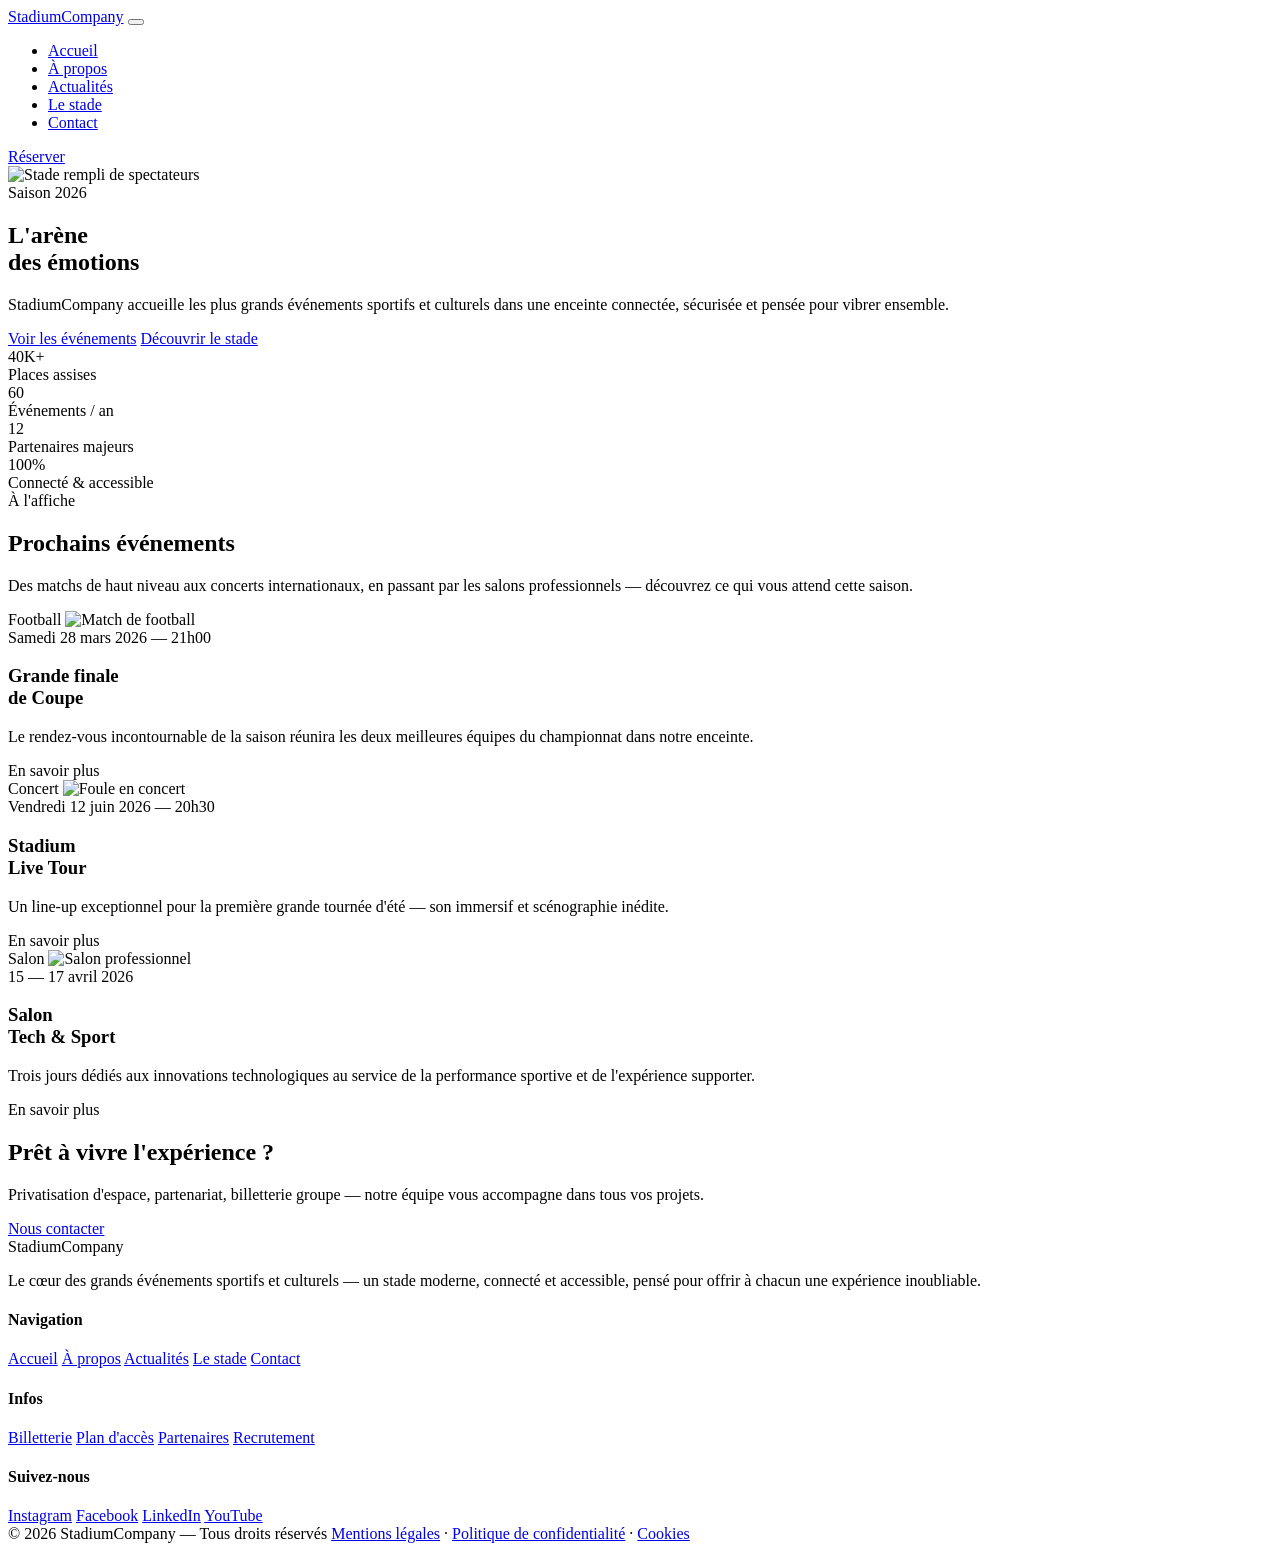
==== index.html @ 60fa705b "Rename index (1).html to index.html" ====
<!DOCTYPE html>
<html lang="fr">
<head>
    <meta charset="UTF-8">
    <meta name="viewport" content="width=device-width, initial-scale=1.0">
    <title>StadiumCompany — Le cœur des grands événements</title>
    <meta name="description" content="StadiumCompany, stade moderne dédié aux matchs, concerts et événements. Plus de 40 000 places dans un environnement sécurisé et connecté.">
    <link rel="stylesheet" href="styles.css">
</head>
<body>

<header class="site-header">
    <div class="header-inner">
        <a href="index.html" class="brand">StadiumCompany</a>
        <button class="nav-toggle" onclick="document.querySelector('.nav-menu').classList.toggle('open')">
            <span></span><span></span><span></span>
        </button>
        <ul class="nav-menu">
            <li><a href="index.html" class="active">Accueil</a></li>
            <li><a href="a-propos.html">À propos</a></li>
            <li><a href="actualites.html">Actualités</a></li>
            <li><a href="actualites-stade.html">Le stade</a></li>
            <li><a href="contact.html">Contact</a></li>
        </ul>
        <a href="contact.html" class="header-cta">Réserver</a>
    </div>
</header>

<section class="hero">
    <div class="hero-image">
        <img src="https://images.unsplash.com/photo-1522778119026-d647f0596c20?ixlib=rb-4.0.3&auto=format&fit=crop&w=1920&q=80" alt="Stade rempli de spectateurs">
    </div>
    <div class="hero-inner">
        <span class="hero-tag">Saison 2026</span>
        <h1>L'arène<br>des <span class="highlight">émotions</span></h1>
        <p class="hero-subtitle">StadiumCompany accueille les plus grands événements sportifs et culturels dans une enceinte connectée, sécurisée et pensée pour vibrer ensemble.</p>
        <div class="hero-cta-row">
            <a href="actualites.html" class="btn btn-primary">Voir les événements</a>
            <a href="a-propos.html" class="btn btn-ghost">Découvrir le stade</a>
        </div>
    </div>
</section>

<section class="stats">
    <div class="stats-grid">
        <div class="stat-item">
            <div class="stat-number">40K+</div>
            <div class="stat-label">Places assises</div>
        </div>
        <div class="stat-item">
            <div class="stat-number">60</div>
            <div class="stat-label">Événements / an</div>
        </div>
        <div class="stat-item">
            <div class="stat-number">12</div>
            <div class="stat-label">Partenaires majeurs</div>
        </div>
        <div class="stat-item">
            <div class="stat-number">100%</div>
            <div class="stat-label">Connecté & accessible</div>
        </div>
    </div>
</section>

<section class="section">
    <span class="section-eyebrow">À l'affiche</span>
    <h2 class="section-title">Prochains événements</h2>
    <p class="section-intro">Des matchs de haut niveau aux concerts internationaux, en passant par les salons professionnels — découvrez ce qui vous attend cette saison.</p>

    <div class="events-grid">
        <article class="event-card">
            <div class="event-image">
                <span class="event-tag">Football</span>
                <img src="https://images.unsplash.com/photo-1431324155629-1a6deb1dec8d?ixlib=rb-4.0.3&auto=format&fit=crop&w=900&q=80" alt="Match de football">
            </div>
            <div class="event-body">
                <div class="event-date">Samedi 28 mars 2026 — 21h00</div>
                <h3 class="event-title">Grande finale<br>de Coupe</h3>
                <p class="event-excerpt">Le rendez-vous incontournable de la saison réunira les deux meilleures équipes du championnat dans notre enceinte.</p>
                <span class="event-link">En savoir plus</span>
            </div>
        </article>

        <article class="event-card">
            <div class="event-image">
                <span class="event-tag">Concert</span>
                <img src="https://images.unsplash.com/photo-1470229722913-7c0e2dbbafd3?ixlib=rb-4.0.3&auto=format&fit=crop&w=900&q=80" alt="Foule en concert">
            </div>
            <div class="event-body">
                <div class="event-date">Vendredi 12 juin 2026 — 20h30</div>
                <h3 class="event-title">Stadium<br>Live Tour</h3>
                <p class="event-excerpt">Un line-up exceptionnel pour la première grande tournée d'été — son immersif et scénographie inédite.</p>
                <span class="event-link">En savoir plus</span>
            </div>
        </article>

        <article class="event-card">
            <div class="event-image">
                <span class="event-tag">Salon</span>
                <img src="https://images.unsplash.com/photo-1540575467063-178a50c2df87?ixlib=rb-4.0.3&auto=format&fit=crop&w=900&q=80" alt="Salon professionnel">
            </div>
            <div class="event-body">
                <div class="event-date">15 — 17 avril 2026</div>
                <h3 class="event-title">Salon<br>Tech & Sport</h3>
                <p class="event-excerpt">Trois jours dédiés aux innovations technologiques au service de la performance sportive et de l'expérience supporter.</p>
                <span class="event-link">En savoir plus</span>
            </div>
        </article>
    </div>
</section>

<section class="cta-banner">
    <div class="cta-banner-inner">
        <h2>Prêt à vivre l'expérience ?</h2>
        <p>Privatisation d'espace, partenariat, billetterie groupe — notre équipe vous accompagne dans tous vos projets.</p>
        <a href="contact.html" class="btn btn-primary">Nous contacter</a>
    </div>
</section>

<footer class="site-footer">
    <div class="footer-inner">
        <div class="footer-col">
            <div class="footer-brand">StadiumCompany</div>
            <p>Le cœur des grands événements sportifs et culturels — un stade moderne, connecté et accessible, pensé pour offrir à chacun une expérience inoubliable.</p>
        </div>
        <div class="footer-col">
            <h4>Navigation</h4>
            <a href="index.html">Accueil</a>
            <a href="a-propos.html">À propos</a>
            <a href="actualites.html">Actualités</a>
            <a href="actualites-stade.html">Le stade</a>
            <a href="contact.html">Contact</a>
        </div>
        <div class="footer-col">
            <h4>Infos</h4>
            <a href="#">Billetterie</a>
            <a href="#">Plan d'accès</a>
            <a href="#">Partenaires</a>
            <a href="#">Recrutement</a>
        </div>
        <div class="footer-col">
            <h4>Suivez-nous</h4>
            <a href="#">Instagram</a>
            <a href="#">Facebook</a>
            <a href="#">LinkedIn</a>
            <a href="#">YouTube</a>
        </div>
    </div>
    <div class="footer-bottom">
        <span>© 2026 StadiumCompany — Tous droits réservés</span>
        <span><a href="#">Mentions légales</a> · <a href="#">Politique de confidentialité</a> · <a href="#">Cookies</a></span>
    </div>
</footer>

</body>
</html>
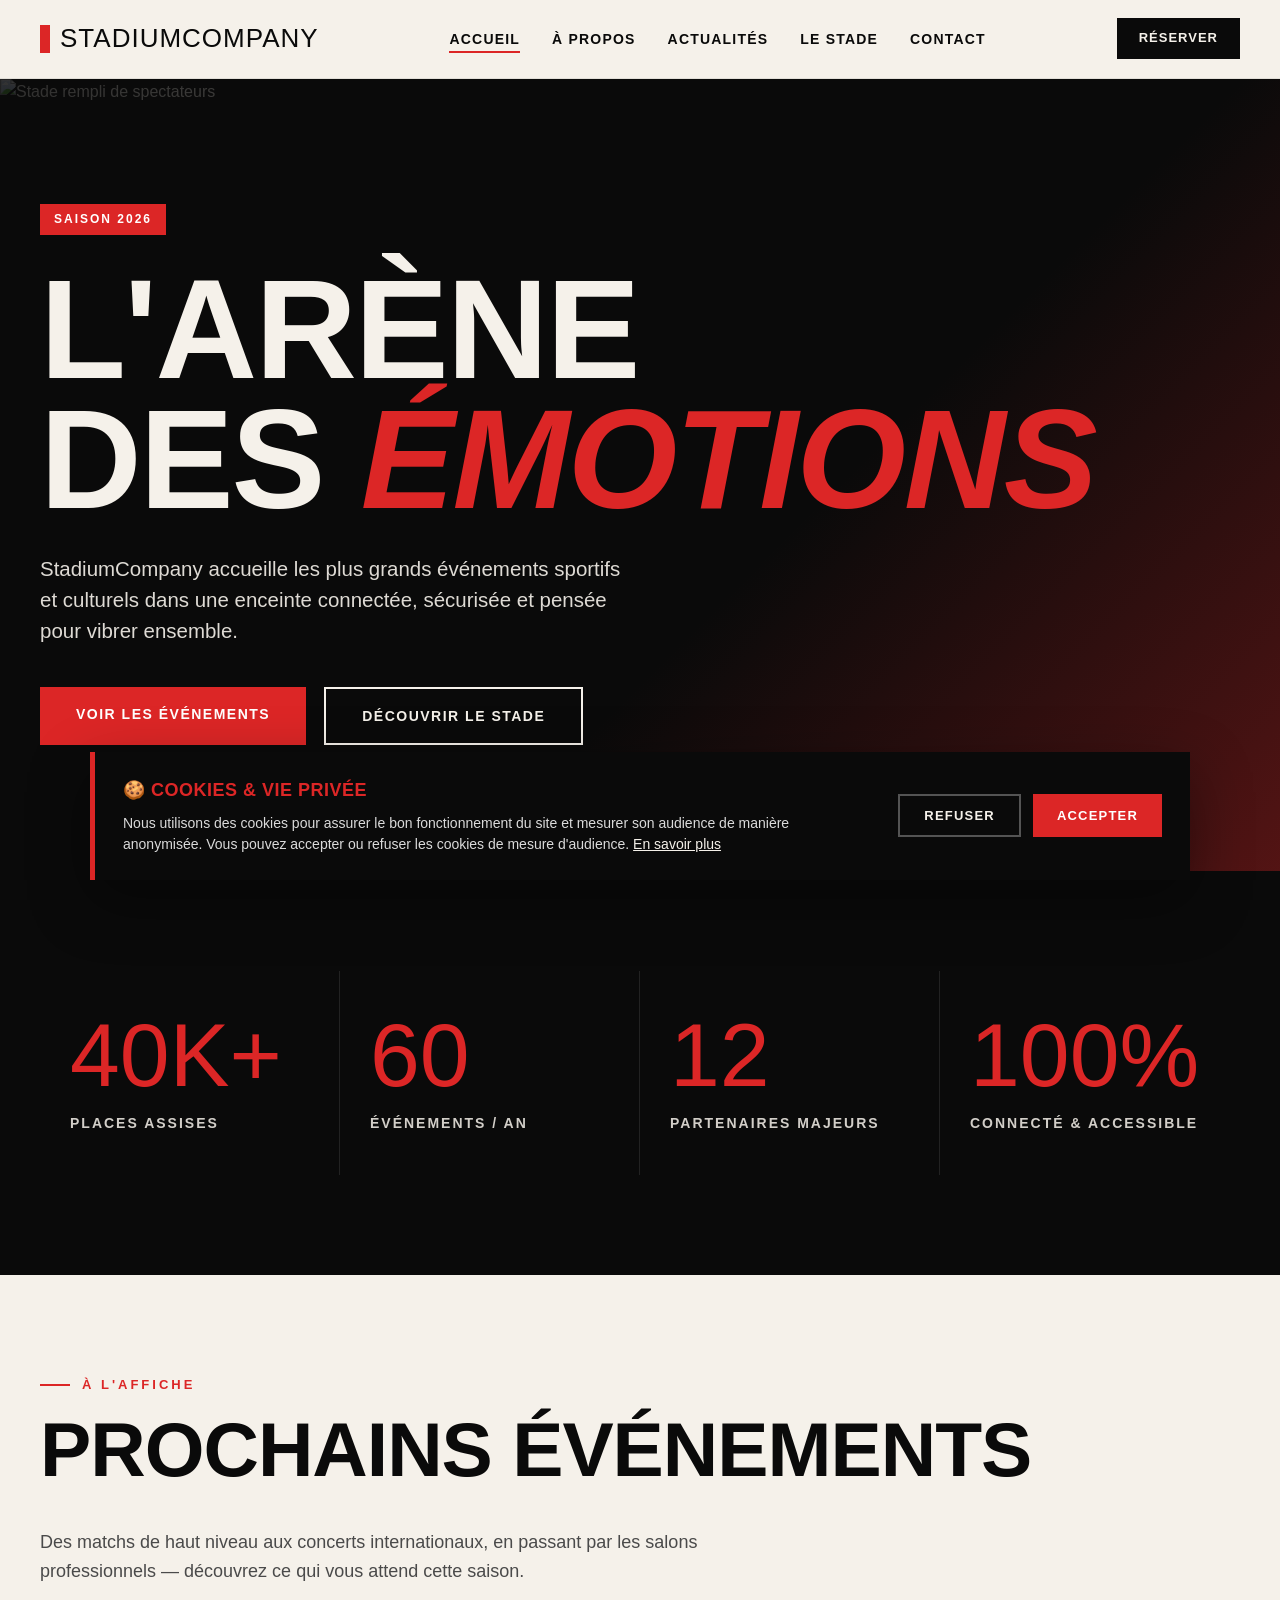
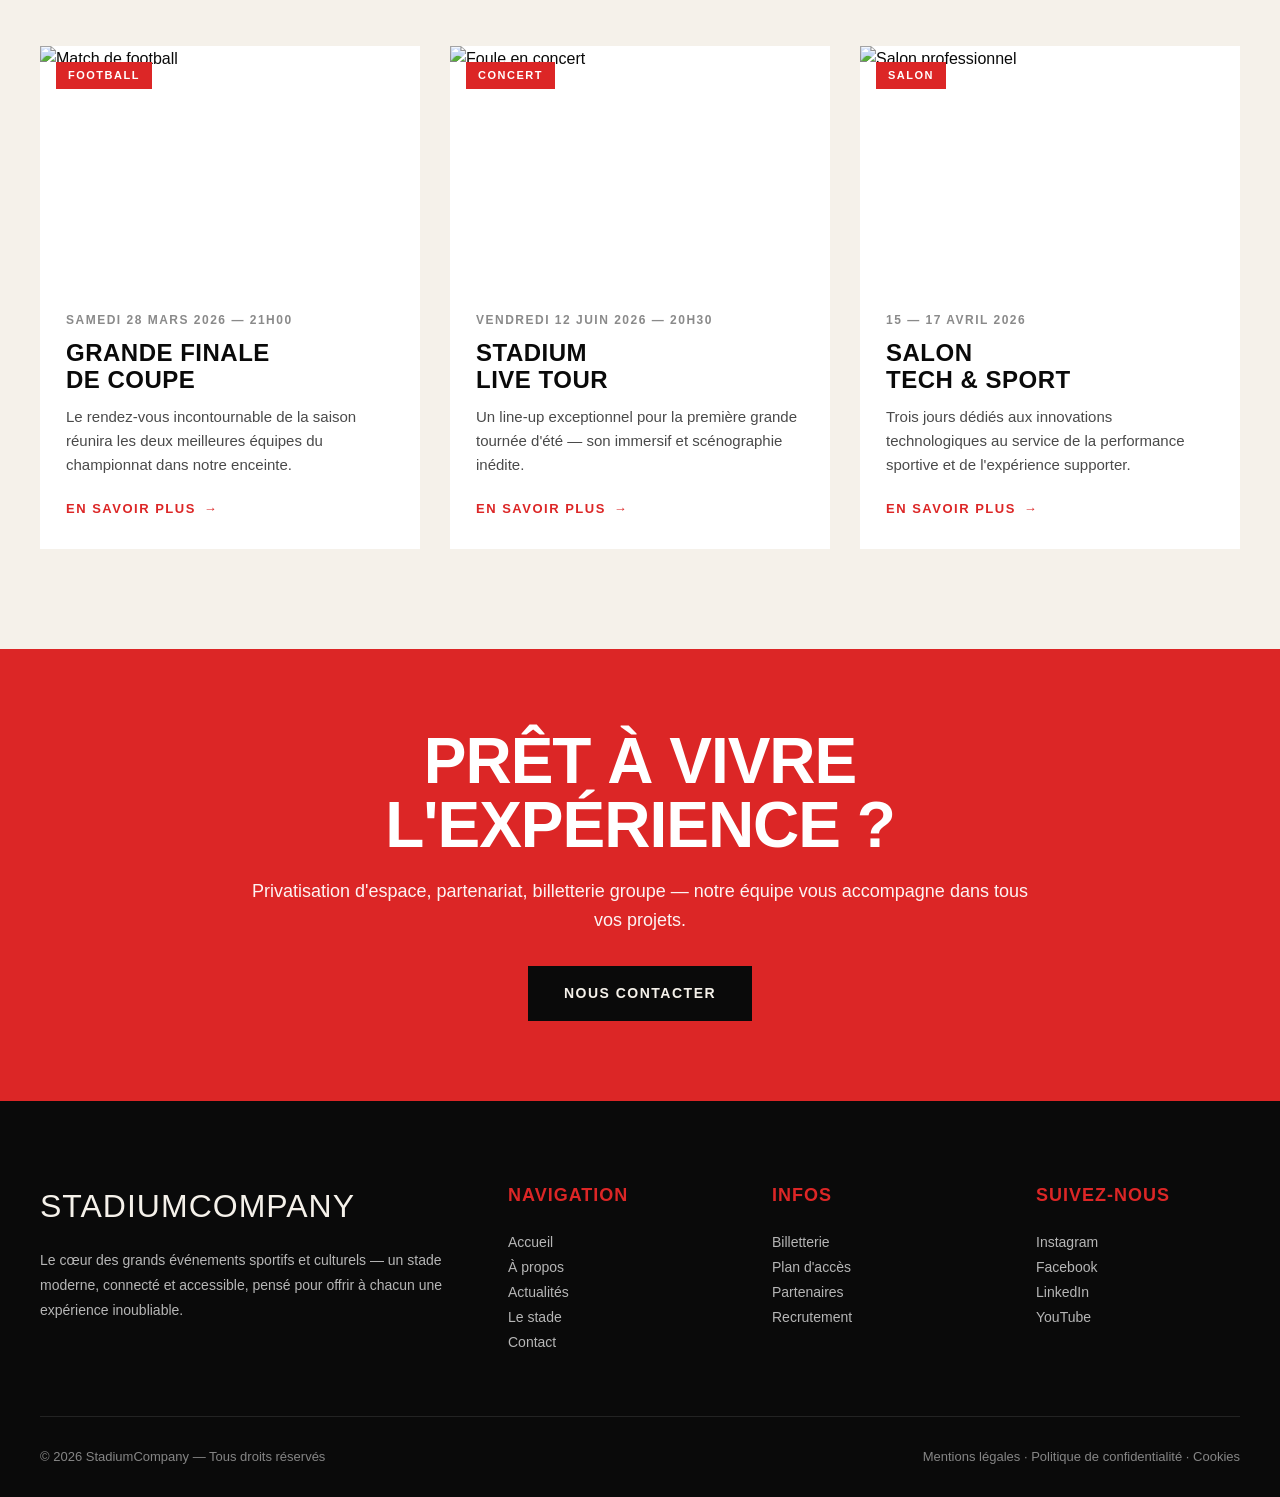
==== commit 82ccb0f3: "Add files via upload" ====
--- a/index.html
+++ b/index.html
@@ -148,9 +148,10 @@
     </div>
     <div class="footer-bottom">
         <span>© 2026 StadiumCompany — Tous droits réservés</span>
-        <span><a href="#">Mentions légales</a> · <a href="#">Politique de confidentialité</a> · <a href="#">Cookies</a></span>
+        <span><a href="mentions-legales.html">Mentions légales</a> · <a href="politique-confidentialite.html">Politique de confidentialité</a> · <a href="cookies.html">Cookies</a></span>
     </div>
 </footer>
 
+<script src="cookies.js"></script>
 </body>
 </html>
--- a/styles.css
+++ b/styles.css
@@ -0,0 +1,924 @@
+/* ===== StadiumCompany - Shared Stylesheet ===== */
+@import url('https://fonts.googleapis.com/css2?family=Anton&family=Manrope:wght@300;400;500;600;700;800&display=swap');
+
+:root {
+    --bg: #f5f1ea;
+    --bg-alt: #ffffff;
+    --ink: #0a0a0a;
+    --ink-soft: #4a4a4a;
+    --ink-mute: #8a8a8a;
+    --accent: #dc2626;
+    --accent-dark: #991b1b;
+    --line: rgba(10, 10, 10, 0.08);
+    --grass: #166534;
+}
+
+* { margin: 0; padding: 0; box-sizing: border-box; }
+
+html { scroll-behavior: smooth; }
+
+body {
+    font-family: 'Manrope', sans-serif;
+    background: var(--bg);
+    color: var(--ink);
+    font-weight: 400;
+    line-height: 1.6;
+    -webkit-font-smoothing: antialiased;
+    overflow-x: hidden;
+}
+
+img { max-width: 100%; display: block; }
+
+a { color: inherit; text-decoration: none; }
+
+/* ===== HEADER ===== */
+.site-header {
+    position: sticky;
+    top: 0;
+    z-index: 100;
+    background: rgba(245, 241, 234, 0.92);
+    backdrop-filter: blur(12px);
+    border-bottom: 1px solid var(--line);
+}
+
+.header-inner {
+    max-width: 1400px;
+    margin: 0 auto;
+    padding: 18px 40px;
+    display: flex;
+    align-items: center;
+    justify-content: space-between;
+    gap: 40px;
+}
+
+.brand {
+    font-family: 'Anton', sans-serif;
+    font-size: 26px;
+    letter-spacing: 1px;
+    text-transform: uppercase;
+    display: flex;
+    align-items: center;
+    gap: 10px;
+}
+
+.brand::before {
+    content: '';
+    width: 10px;
+    height: 28px;
+    background: var(--accent);
+    display: inline-block;
+}
+
+.nav-menu {
+    display: flex;
+    gap: 32px;
+    list-style: none;
+    align-items: center;
+}
+
+.nav-menu a {
+    font-size: 14px;
+    font-weight: 600;
+    text-transform: uppercase;
+    letter-spacing: 1.2px;
+    position: relative;
+    padding: 6px 0;
+    transition: color 0.2s;
+}
+
+.nav-menu a::after {
+    content: '';
+    position: absolute;
+    left: 0;
+    bottom: 0;
+    width: 0;
+    height: 2px;
+    background: var(--accent);
+    transition: width 0.3s ease;
+}
+
+.nav-menu a:hover::after,
+.nav-menu a.active::after { width: 100%; }
+
+.nav-menu a:hover { color: var(--accent); }
+
+.header-cta {
+    background: var(--ink);
+    color: var(--bg);
+    padding: 10px 22px;
+    font-weight: 700;
+    font-size: 13px;
+    text-transform: uppercase;
+    letter-spacing: 1px;
+    transition: background 0.2s;
+}
+
+.header-cta:hover { background: var(--accent); }
+
+/* mobile nav */
+.nav-toggle {
+    display: none;
+    background: none;
+    border: none;
+    cursor: pointer;
+    padding: 8px;
+}
+
+.nav-toggle span {
+    display: block;
+    width: 24px;
+    height: 2px;
+    background: var(--ink);
+    margin: 5px 0;
+    transition: 0.3s;
+}
+
+/* ===== HERO ===== */
+.hero {
+    position: relative;
+    min-height: 88vh;
+    display: flex;
+    align-items: center;
+    overflow: hidden;
+    background: var(--ink);
+    color: var(--bg);
+}
+
+.hero-image {
+    position: absolute;
+    inset: 0;
+    z-index: 0;
+}
+
+.hero-image img {
+    width: 100%;
+    height: 100%;
+    object-fit: cover;
+    opacity: 0.55;
+}
+
+.hero-image::after {
+    content: '';
+    position: absolute;
+    inset: 0;
+    background: linear-gradient(135deg, rgba(10,10,10,0.7) 0%, rgba(10,10,10,0.3) 60%, rgba(220,38,38,0.35) 100%);
+}
+
+.hero-inner {
+    position: relative;
+    z-index: 2;
+    max-width: 1400px;
+    margin: 0 auto;
+    padding: 60px 40px;
+    width: 100%;
+}
+
+.hero-tag {
+    display: inline-block;
+    padding: 6px 14px;
+    background: var(--accent);
+    color: #fff;
+    font-size: 12px;
+    font-weight: 700;
+    text-transform: uppercase;
+    letter-spacing: 2px;
+    margin-bottom: 30px;
+}
+
+.hero h1 {
+    font-family: 'Anton', sans-serif;
+    font-size: clamp(56px, 11vw, 180px);
+    line-height: 0.92;
+    letter-spacing: -2px;
+    text-transform: uppercase;
+    margin-bottom: 30px;
+}
+
+.hero h1 .highlight {
+    color: var(--accent);
+    font-style: italic;
+}
+
+.hero-subtitle {
+    font-size: clamp(16px, 1.6vw, 22px);
+    max-width: 600px;
+    line-height: 1.5;
+    font-weight: 300;
+    margin-bottom: 40px;
+    opacity: 0.9;
+}
+
+.hero-cta-row {
+    display: flex;
+    gap: 18px;
+    flex-wrap: wrap;
+}
+
+.btn {
+    display: inline-block;
+    padding: 16px 36px;
+    font-weight: 700;
+    font-size: 14px;
+    text-transform: uppercase;
+    letter-spacing: 1.5px;
+    transition: all 0.25s ease;
+    cursor: pointer;
+    border: none;
+    font-family: inherit;
+}
+
+.btn-primary {
+    background: var(--accent);
+    color: #fff;
+}
+
+.btn-primary:hover {
+    background: #fff;
+    color: var(--ink);
+    transform: translateY(-2px);
+}
+
+.btn-ghost {
+    background: transparent;
+    color: var(--bg);
+    border: 2px solid var(--bg);
+}
+
+.btn-ghost:hover {
+    background: var(--bg);
+    color: var(--ink);
+}
+
+/* ===== SECTION GENERIC ===== */
+.section {
+    padding: 100px 40px;
+    max-width: 1400px;
+    margin: 0 auto;
+}
+
+.section-eyebrow {
+    font-size: 13px;
+    font-weight: 700;
+    text-transform: uppercase;
+    letter-spacing: 3px;
+    color: var(--accent);
+    margin-bottom: 16px;
+    display: flex;
+    align-items: center;
+    gap: 12px;
+}
+
+.section-eyebrow::before {
+    content: '';
+    width: 30px;
+    height: 2px;
+    background: var(--accent);
+}
+
+.section-title {
+    font-family: 'Anton', sans-serif;
+    font-size: clamp(40px, 6vw, 88px);
+    line-height: 1;
+    letter-spacing: -1px;
+    text-transform: uppercase;
+    margin-bottom: 40px;
+}
+
+.section-intro {
+    font-size: 18px;
+    color: var(--ink-soft);
+    max-width: 720px;
+    line-height: 1.6;
+    margin-bottom: 60px;
+}
+
+/* ===== STATS ===== */
+.stats {
+    background: var(--ink);
+    color: var(--bg);
+    padding: 100px 40px;
+}
+
+.stats-grid {
+    max-width: 1400px;
+    margin: 0 auto;
+    display: grid;
+    grid-template-columns: repeat(4, 1fr);
+    gap: 0;
+}
+
+.stat-item {
+    padding: 40px 30px;
+    border-right: 1px solid rgba(255,255,255,0.1);
+    transition: background 0.3s;
+}
+
+.stat-item:last-child { border-right: none; }
+
+.stat-item:hover { background: rgba(220,38,38,0.15); }
+
+.stat-number {
+    font-family: 'Anton', sans-serif;
+    font-size: clamp(56px, 7vw, 96px);
+    line-height: 1;
+    color: var(--accent);
+    margin-bottom: 12px;
+}
+
+.stat-label {
+    font-size: 14px;
+    text-transform: uppercase;
+    letter-spacing: 2px;
+    font-weight: 600;
+    opacity: 0.85;
+}
+
+/* ===== EVENTS / NEWS GRID ===== */
+.events-grid {
+    display: grid;
+    grid-template-columns: repeat(3, 1fr);
+    gap: 30px;
+    margin-top: 40px;
+}
+
+.event-card {
+    background: var(--bg-alt);
+    overflow: hidden;
+    transition: transform 0.3s ease, box-shadow 0.3s ease;
+    cursor: pointer;
+}
+
+.event-card:hover {
+    transform: translateY(-6px);
+    box-shadow: 0 30px 60px rgba(10,10,10,0.12);
+}
+
+.event-image {
+    aspect-ratio: 16/10;
+    overflow: hidden;
+    position: relative;
+}
+
+.event-image img {
+    width: 100%;
+    height: 100%;
+    object-fit: cover;
+    transition: transform 0.6s ease;
+}
+
+.event-card:hover .event-image img { transform: scale(1.05); }
+
+.event-tag {
+    position: absolute;
+    top: 16px;
+    left: 16px;
+    background: var(--accent);
+    color: #fff;
+    padding: 5px 12px;
+    font-size: 11px;
+    font-weight: 700;
+    text-transform: uppercase;
+    letter-spacing: 1.5px;
+}
+
+.event-body {
+    padding: 28px 26px;
+}
+
+.event-date {
+    font-size: 12px;
+    color: var(--ink-mute);
+    text-transform: uppercase;
+    letter-spacing: 1.5px;
+    font-weight: 600;
+    margin-bottom: 10px;
+}
+
+.event-title {
+    font-family: 'Anton', sans-serif;
+    font-size: 24px;
+    text-transform: uppercase;
+    letter-spacing: 0.5px;
+    line-height: 1.1;
+    margin-bottom: 12px;
+}
+
+.event-excerpt {
+    font-size: 15px;
+    color: var(--ink-soft);
+    margin-bottom: 18px;
+}
+
+.event-link {
+    font-size: 13px;
+    font-weight: 700;
+    text-transform: uppercase;
+    letter-spacing: 1.5px;
+    color: var(--accent);
+    display: inline-flex;
+    align-items: center;
+    gap: 8px;
+}
+
+.event-link::after {
+    content: '→';
+    transition: transform 0.2s;
+}
+
+.event-card:hover .event-link::after { transform: translateX(4px); }
+
+/* ===== SPLIT SECTION ===== */
+.split {
+    display: grid;
+    grid-template-columns: 1fr 1fr;
+    gap: 80px;
+    align-items: center;
+    padding: 100px 40px;
+    max-width: 1400px;
+    margin: 0 auto;
+}
+
+.split-image {
+    aspect-ratio: 4/5;
+    overflow: hidden;
+}
+
+.split-image img {
+    width: 100%;
+    height: 100%;
+    object-fit: cover;
+}
+
+.split.reverse .split-image { order: 2; }
+
+/* ===== MISSIONS LIST ===== */
+.missions-list {
+    list-style: none;
+    margin-top: 40px;
+}
+
+.mission-item {
+    display: grid;
+    grid-template-columns: 80px 1fr;
+    gap: 24px;
+    padding: 28px 0;
+    border-bottom: 1px solid var(--line);
+    align-items: start;
+}
+
+.mission-icon {
+    font-family: 'Anton', sans-serif;
+    font-size: 36px;
+    color: var(--accent);
+    line-height: 1;
+}
+
+.mission-content h3 {
+    font-family: 'Anton', sans-serif;
+    font-size: 22px;
+    text-transform: uppercase;
+    letter-spacing: 0.5px;
+    margin-bottom: 8px;
+}
+
+.mission-content p {
+    color: var(--ink-soft);
+    font-size: 15px;
+}
+
+/* ===== CTA BANNER ===== */
+.cta-banner {
+    background: var(--accent);
+    color: #fff;
+    padding: 80px 40px;
+    text-align: center;
+}
+
+.cta-banner-inner {
+    max-width: 800px;
+    margin: 0 auto;
+}
+
+.cta-banner h2 {
+    font-family: 'Anton', sans-serif;
+    font-size: clamp(40px, 5vw, 64px);
+    text-transform: uppercase;
+    letter-spacing: -1px;
+    line-height: 1;
+    margin-bottom: 20px;
+}
+
+.cta-banner p {
+    font-size: 18px;
+    margin-bottom: 32px;
+    opacity: 0.95;
+}
+
+.cta-banner .btn-primary {
+    background: var(--ink);
+    color: var(--bg);
+}
+
+.cta-banner .btn-primary:hover {
+    background: var(--bg);
+    color: var(--ink);
+}
+
+/* ===== CONTACT ===== */
+.contact-grid {
+    display: grid;
+    grid-template-columns: 1fr 1fr;
+    gap: 80px;
+    margin-top: 40px;
+}
+
+.contact-info h3 {
+    font-family: 'Anton', sans-serif;
+    font-size: 28px;
+    text-transform: uppercase;
+    margin-bottom: 24px;
+    letter-spacing: 0.5px;
+}
+
+.contact-info-item {
+    display: flex;
+    gap: 18px;
+    padding: 20px 0;
+    border-bottom: 1px solid var(--line);
+}
+
+.contact-info-item .label {
+    font-size: 12px;
+    text-transform: uppercase;
+    letter-spacing: 2px;
+    color: var(--ink-mute);
+    font-weight: 600;
+    margin-bottom: 4px;
+}
+
+.contact-info-item .value {
+    font-size: 17px;
+    font-weight: 600;
+}
+
+.contact-form {
+    background: var(--bg-alt);
+    padding: 40px;
+}
+
+.form-group {
+    margin-bottom: 22px;
+}
+
+.form-group label {
+    display: block;
+    font-size: 12px;
+    text-transform: uppercase;
+    letter-spacing: 2px;
+    font-weight: 700;
+    margin-bottom: 8px;
+    color: var(--ink-soft);
+}
+
+.form-group input,
+.form-group textarea,
+.form-group select {
+    width: 100%;
+    padding: 14px 16px;
+    border: 1px solid var(--line);
+    background: var(--bg);
+    font-family: inherit;
+    font-size: 15px;
+    color: var(--ink);
+    transition: border-color 0.2s;
+}
+
+.form-group input:focus,
+.form-group textarea:focus,
+.form-group select:focus {
+    outline: none;
+    border-color: var(--accent);
+}
+
+.form-group textarea { resize: vertical; min-height: 130px; }
+
+/* ===== FOOTER ===== */
+.site-footer {
+    background: var(--ink);
+    color: var(--bg);
+    padding: 80px 40px 30px;
+}
+
+.footer-inner {
+    max-width: 1400px;
+    margin: 0 auto;
+    display: grid;
+    grid-template-columns: 2fr 1fr 1fr 1fr;
+    gap: 60px;
+    margin-bottom: 60px;
+}
+
+.footer-col h4 {
+    font-family: 'Anton', sans-serif;
+    font-size: 18px;
+    text-transform: uppercase;
+    letter-spacing: 1px;
+    margin-bottom: 20px;
+    color: var(--accent);
+}
+
+.footer-col p,
+.footer-col a {
+    font-size: 14px;
+    color: rgba(255,255,255,0.7);
+    line-height: 1.8;
+    display: block;
+    transition: color 0.2s;
+}
+
+.footer-col a:hover { color: var(--accent); }
+
+.footer-brand {
+    font-family: 'Anton', sans-serif;
+    font-size: 32px;
+    text-transform: uppercase;
+    margin-bottom: 16px;
+    letter-spacing: 1px;
+}
+
+.footer-bottom {
+    max-width: 1400px;
+    margin: 0 auto;
+    padding-top: 30px;
+    border-top: 1px solid rgba(255,255,255,0.1);
+    display: flex;
+    justify-content: space-between;
+    align-items: center;
+    font-size: 13px;
+    color: rgba(255,255,255,0.5);
+    flex-wrap: wrap;
+    gap: 16px;
+}
+
+/* ===== PAGE HERO (smaller, for inner pages) ===== */
+.page-hero {
+    position: relative;
+    height: 50vh;
+    min-height: 380px;
+    display: flex;
+    align-items: flex-end;
+    overflow: hidden;
+    background: var(--ink);
+    color: var(--bg);
+}
+
+.page-hero .hero-image img { opacity: 0.45; }
+
+.page-hero-inner {
+    position: relative;
+    z-index: 2;
+    max-width: 1400px;
+    margin: 0 auto;
+    padding: 60px 40px;
+    width: 100%;
+}
+
+.page-hero h1 {
+    font-family: 'Anton', sans-serif;
+    font-size: clamp(48px, 8vw, 120px);
+    line-height: 0.95;
+    text-transform: uppercase;
+    letter-spacing: -1px;
+}
+
+.breadcrumb {
+    font-size: 12px;
+    text-transform: uppercase;
+    letter-spacing: 2.5px;
+    margin-bottom: 20px;
+    opacity: 0.85;
+}
+
+.breadcrumb a:hover { color: var(--accent); }
+
+/* ===== RESPONSIVE ===== */
+@media (max-width: 1024px) {
+    .stats-grid { grid-template-columns: repeat(2, 1fr); }
+    .stat-item:nth-child(2) { border-right: none; }
+    .events-grid { grid-template-columns: repeat(2, 1fr); }
+    .split { grid-template-columns: 1fr; gap: 40px; }
+    .split.reverse .split-image { order: 0; }
+    .contact-grid { grid-template-columns: 1fr; gap: 40px; }
+    .footer-inner { grid-template-columns: 1fr 1fr; gap: 40px; }
+}
+
+@media (max-width: 768px) {
+    .header-inner { padding: 14px 20px; gap: 20px; }
+    .nav-menu {
+        position: fixed;
+        top: 64px;
+        left: 0;
+        right: 0;
+        background: var(--bg);
+        flex-direction: column;
+        padding: 30px;
+        gap: 20px;
+        transform: translateY(-150%);
+        transition: transform 0.3s ease;
+        border-bottom: 1px solid var(--line);
+    }
+    .nav-menu.open { transform: translateY(0); }
+    .nav-toggle { display: block; }
+    .header-cta { display: none; }
+    .section, .stats, .split, .cta-banner { padding-left: 20px; padding-right: 20px; }
+    .events-grid { grid-template-columns: 1fr; }
+    .stats-grid { grid-template-columns: 1fr; }
+    .stat-item { border-right: none; border-bottom: 1px solid rgba(255,255,255,0.1); }
+    .stat-item:last-child { border-bottom: none; }
+    .footer-inner { grid-template-columns: 1fr; gap: 30px; }
+    .contact-form { padding: 25px; }
+    .hero-inner { padding: 40px 20px; }
+    .page-hero-inner { padding: 40px 20px; }
+}
+
+/* ===== LEGAL PAGES ===== */
+.legal-content {
+    max-width: 900px;
+}
+
+.legal-content h2 {
+    font-family: 'Anton', sans-serif;
+    font-size: 28px;
+    text-transform: uppercase;
+    letter-spacing: 0.5px;
+    margin: 50px 0 20px;
+    padding-bottom: 12px;
+    border-bottom: 2px solid var(--accent);
+}
+
+.legal-content h2:first-of-type { margin-top: 20px; }
+
+.legal-content p {
+    font-size: 16px;
+    line-height: 1.7;
+    margin-bottom: 14px;
+    color: var(--ink-soft);
+}
+
+.legal-content p strong { color: var(--ink); }
+
+.legal-content ul {
+    margin: 16px 0 24px 24px;
+}
+
+.legal-content ul li {
+    font-size: 16px;
+    line-height: 1.7;
+    margin-bottom: 10px;
+    color: var(--ink-soft);
+}
+
+.legal-content a {
+    color: var(--accent);
+    text-decoration: underline;
+}
+
+.legal-content a:hover { color: var(--accent-dark); }
+
+.legal-update {
+    margin-top: 60px;
+    padding-top: 24px;
+    border-top: 1px solid var(--line);
+    color: var(--ink-mute);
+    font-size: 14px;
+}
+
+.legal-table {
+    width: 100%;
+    border-collapse: collapse;
+    margin: 20px 0 30px;
+    font-size: 15px;
+}
+
+.legal-table th {
+    background: var(--ink);
+    color: var(--bg);
+    padding: 14px 16px;
+    text-align: left;
+    font-weight: 600;
+    text-transform: uppercase;
+    font-size: 13px;
+    letter-spacing: 1px;
+}
+
+.legal-table td {
+    padding: 14px 16px;
+    border-bottom: 1px solid var(--line);
+    vertical-align: top;
+}
+
+.legal-table tr:last-child td { border-bottom: none; }
+
+.legal-table tr:nth-child(even) td { background: var(--bg-alt); }
+
+/* ===== COOKIE BANNER ===== */
+#cookie-banner {
+    position: fixed;
+    bottom: 20px;
+    left: 20px;
+    right: 20px;
+    max-width: 1100px;
+    margin: 0 auto;
+    background: var(--ink);
+    color: var(--bg);
+    padding: 24px 28px;
+    box-shadow: 0 20px 60px rgba(0,0,0,0.4);
+    border-left: 5px solid var(--accent);
+    z-index: 9999;
+    transform: translateY(150%);
+    transition: transform 0.4s ease;
+}
+
+#cookie-banner.show { transform: translateY(0); }
+
+.cookie-banner-inner {
+    display: flex;
+    align-items: center;
+    gap: 30px;
+    flex-wrap: wrap;
+}
+
+.cookie-text {
+    flex: 1;
+    min-width: 260px;
+}
+
+.cookie-text strong {
+    font-family: 'Anton', sans-serif;
+    font-size: 18px;
+    letter-spacing: 0.5px;
+    text-transform: uppercase;
+    display: block;
+    margin-bottom: 8px;
+    color: var(--accent);
+}
+
+.cookie-text p {
+    font-size: 14px;
+    line-height: 1.55;
+    color: rgba(255,255,255,0.85);
+    margin: 0;
+}
+
+.cookie-text a {
+    color: var(--bg);
+    text-decoration: underline;
+}
+
+.cookie-buttons {
+    display: flex;
+    gap: 12px;
+    flex-shrink: 0;
+}
+
+.cookie-btn {
+    padding: 12px 24px;
+    border: none;
+    cursor: pointer;
+    font-family: inherit;
+    font-weight: 700;
+    font-size: 13px;
+    text-transform: uppercase;
+    letter-spacing: 1.2px;
+    transition: all 0.2s ease;
+}
+
+.cookie-btn-refuse {
+    background: transparent;
+    color: var(--bg);
+    border: 2px solid rgba(255,255,255,0.3);
+}
+
+.cookie-btn-refuse:hover {
+    border-color: var(--bg);
+    background: rgba(255,255,255,0.05);
+}
+
+.cookie-btn-accept {
+    background: var(--accent);
+    color: #fff;
+}
+
+.cookie-btn-accept:hover {
+    background: #fff;
+    color: var(--ink);
+}
+
+@media (max-width: 768px) {
+    #cookie-banner { padding: 20px; left: 10px; right: 10px; bottom: 10px; }
+    .cookie-banner-inner { flex-direction: column; align-items: stretch; gap: 18px; }
+    .cookie-buttons { width: 100%; }
+    .cookie-btn { flex: 1; padding: 12px 16px; }
+    .legal-table { font-size: 13px; }
+    .legal-table th, .legal-table td { padding: 10px 12px; }
+}
